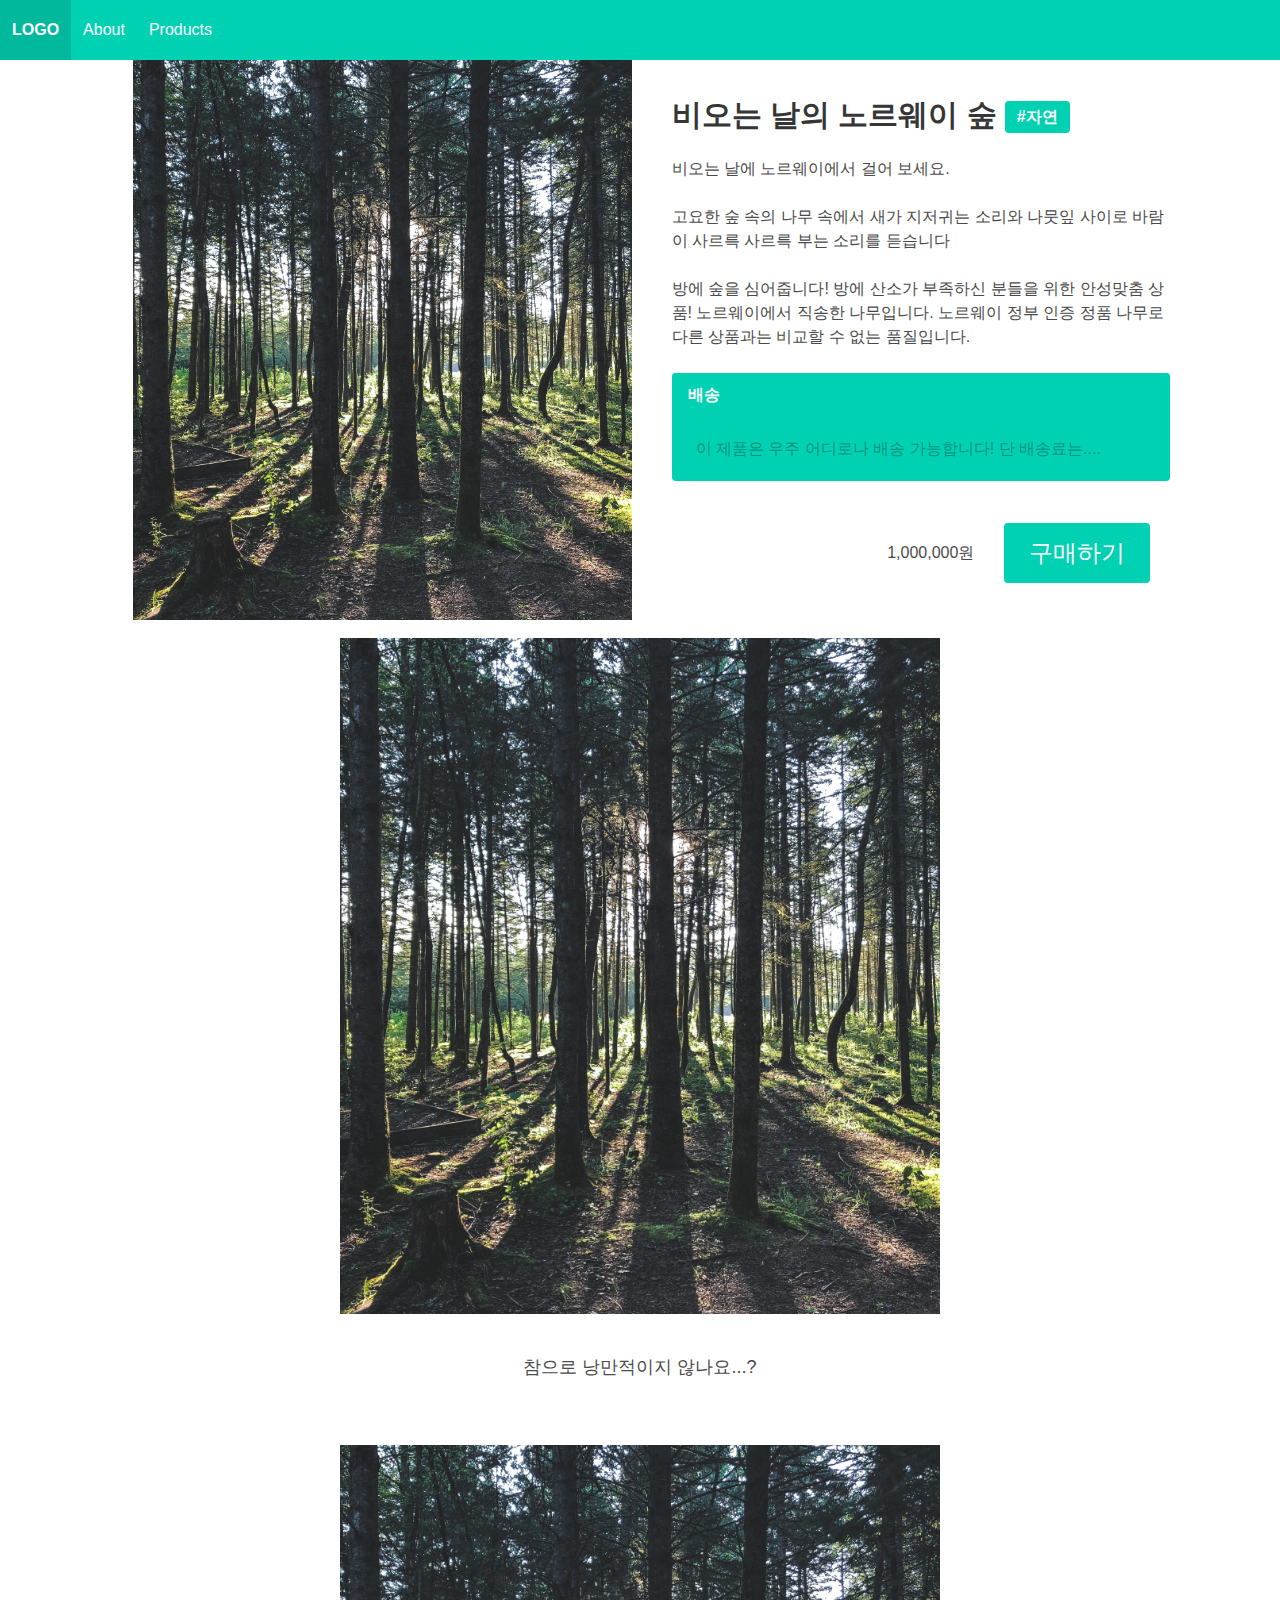
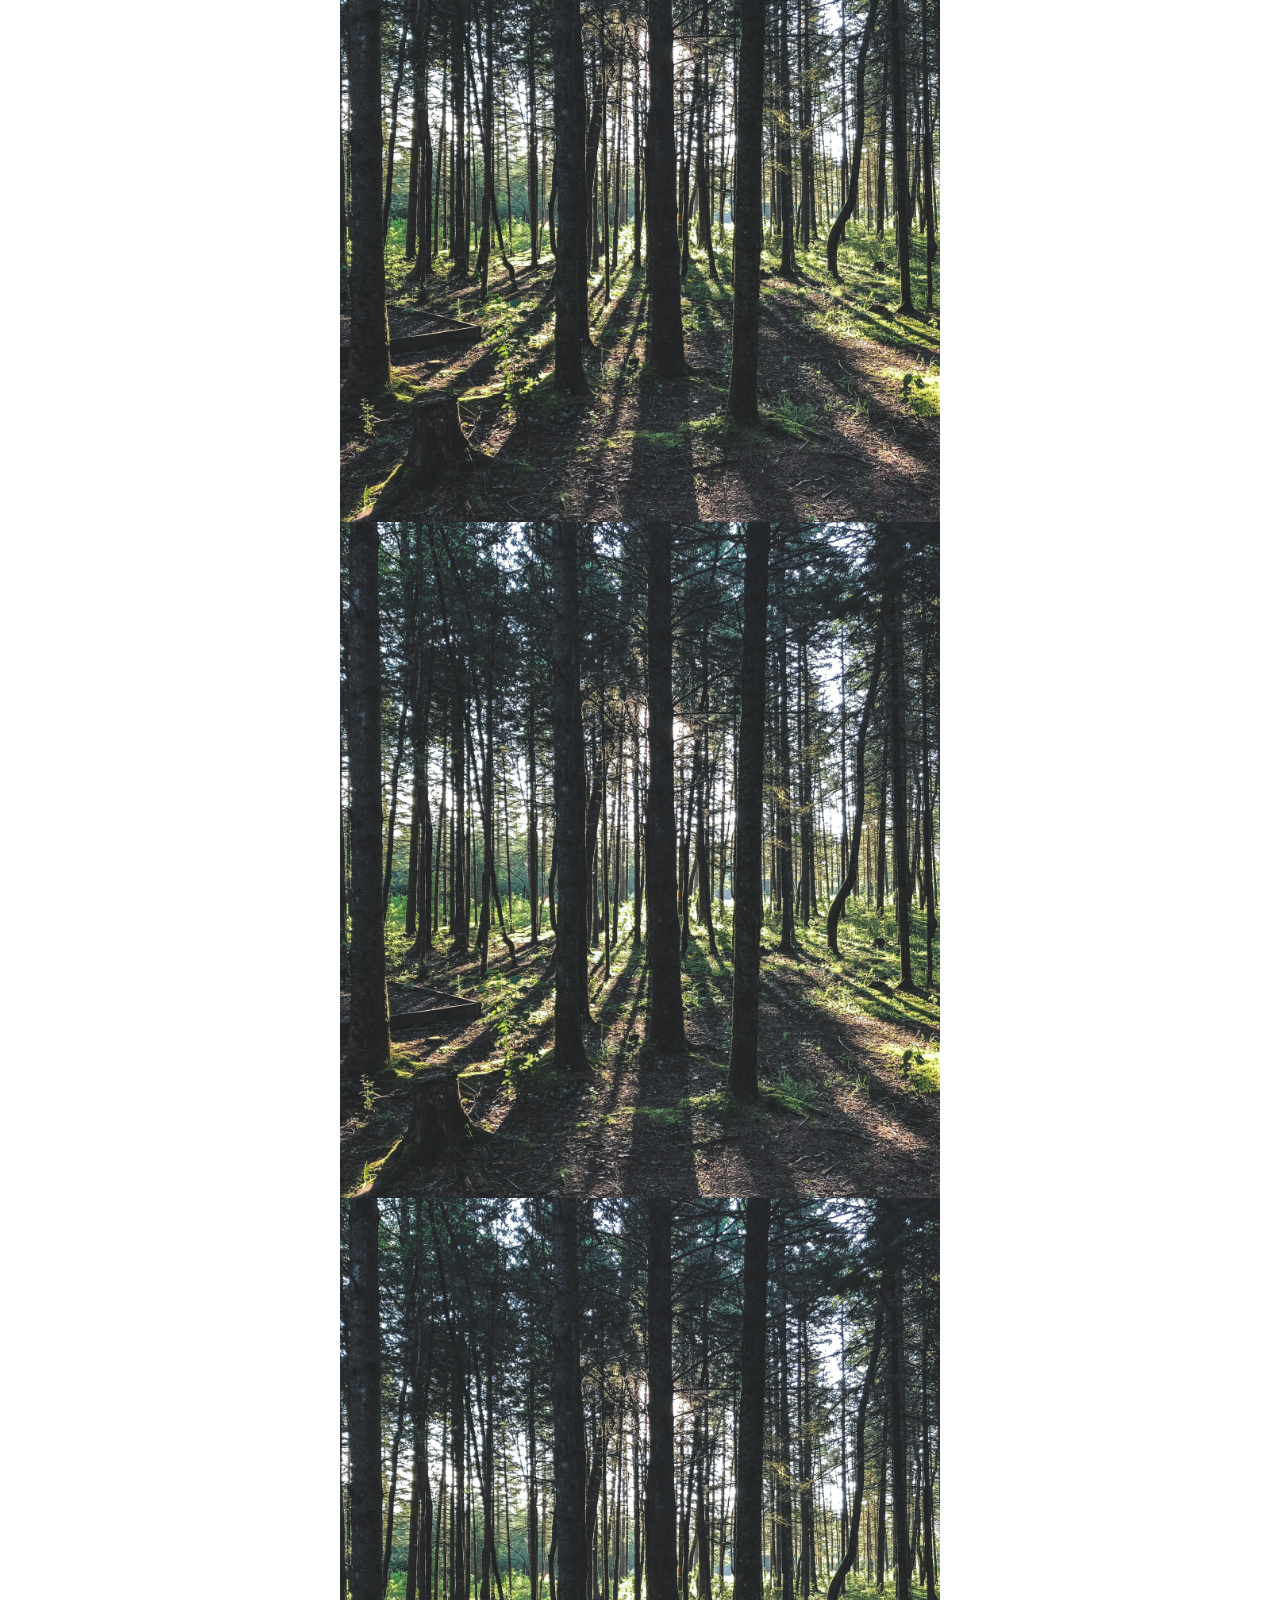
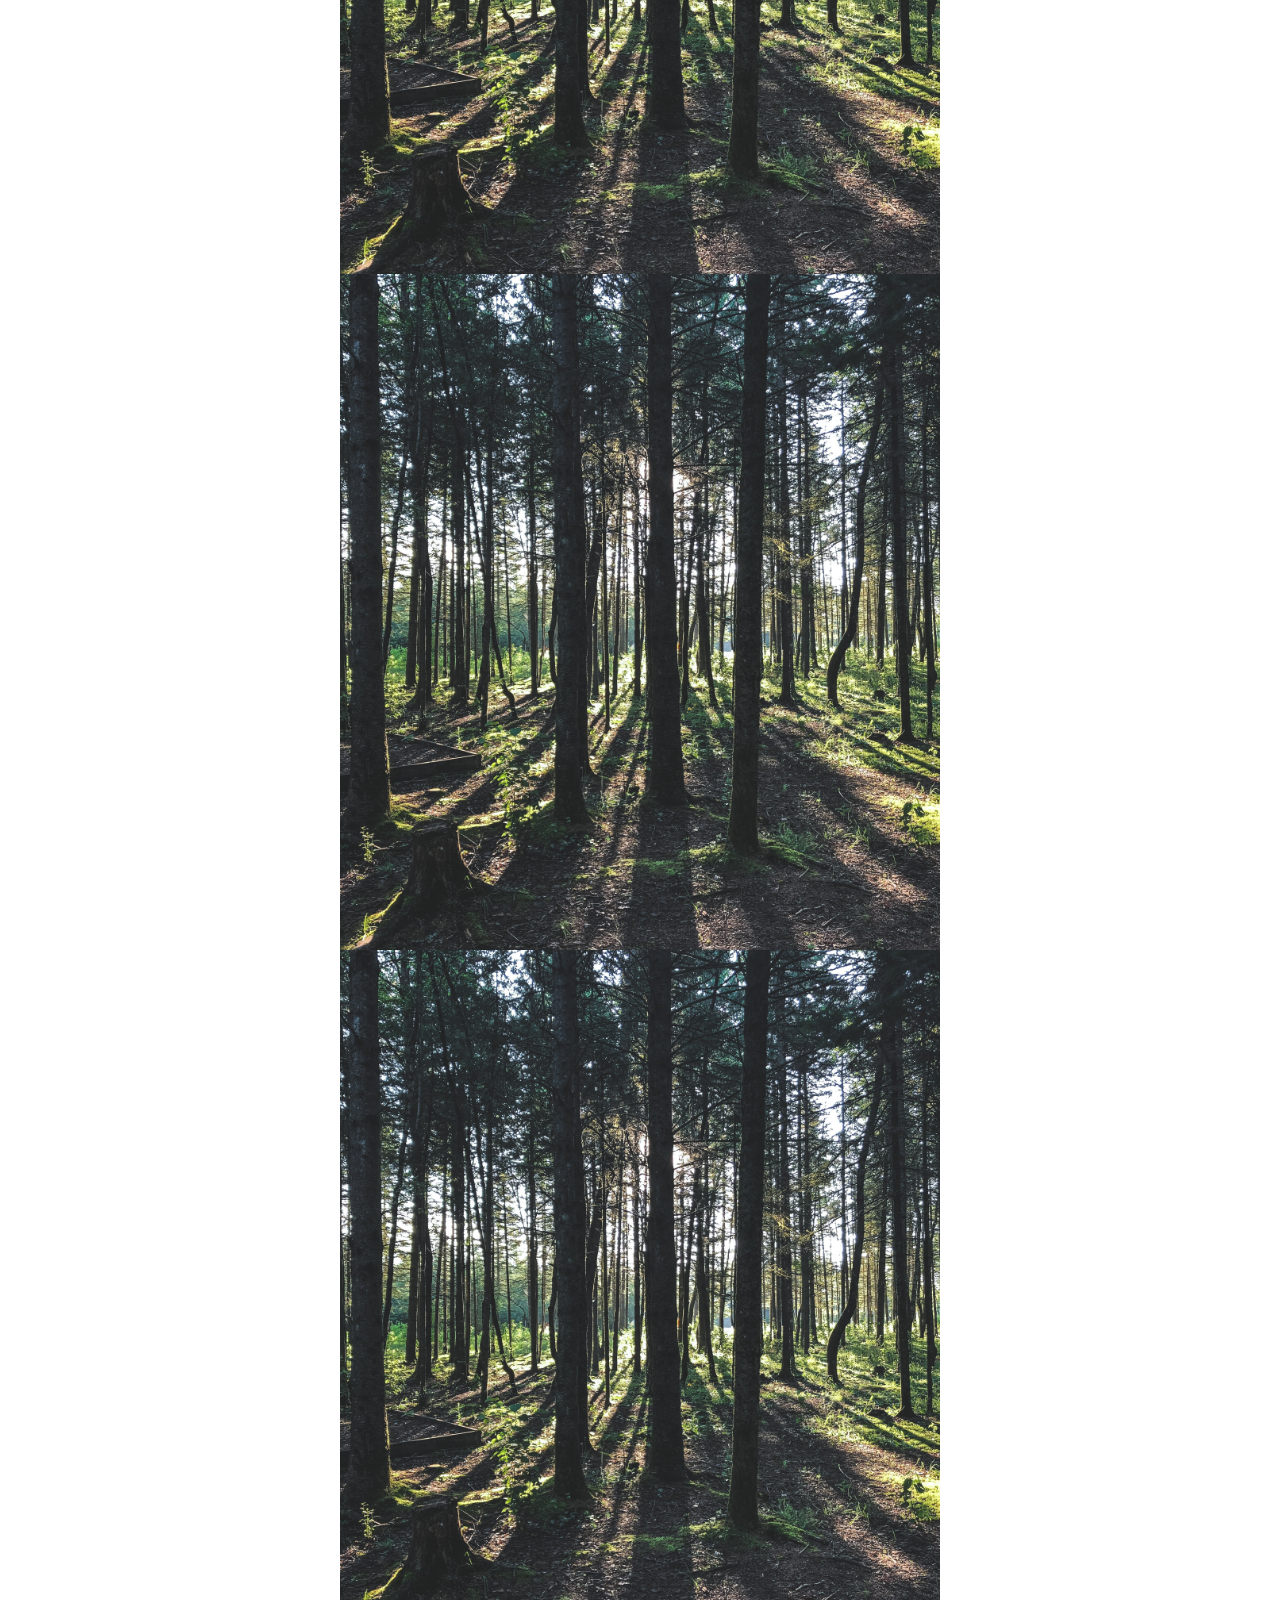
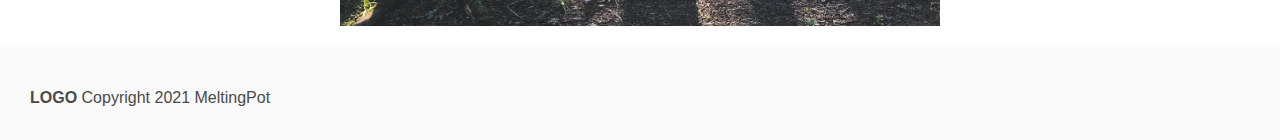
==== forest/index.html @ 6b88e208 "change directory structure - added forest dir" ====
<!DOCTYPE html>
<html>

<head>
    <meta charset="utf-8">
    <meta name="viewport" content="width=device-width, initial-scale=1">
    <title>여행 힐링 꾸러미</title>
    <link rel="stylesheet" href="/bulma.min.css">
    <link rel="stylesheet" href="/style.css">
    <link rel="stylesheet" href="product.css">
    <script async src="https://www.googletagmanager.com/gtag/js?id=G-0M8D3Q5X6X"></script>
    <script>
        window.dataLayer = window.dataLayer || [];
        function gtag() { dataLayer.push(arguments); }
        gtag('js', new Date());

        gtag('config', 'G-0M8D3Q5X6X');
    </script>
</head>

<body>
    <nav class="navbar is-primary" role="navigation" aria-label="main navigation">
        <div class="navbar-brand">
            <a class="navbar-item" href="">
                <p style="font-weight: bold">LOGO</p>
            </a>
            <a class="navbar-item">
                About
            </a>
            <a class="navbar-item">
                Products
            </a>
        </div>
    </nav>
    <div class="container">
        <div class="columns hl-main-outer">
            <div class="hl-main-image column">
                <img class="image" src="forest.jpg">
            </div>
            <div class="hl-main-content column">
                <h2 class="hl-main-title block title">
                    비오는 날의 노르웨이 숲
                    <span class="tag is-primary is-medium">#자연</span>
                </h2>
                <p class="block">
                    비오는 날에 노르웨이에서 걸어 보세요.
                </p>
                <p class="block">
                    고요한 숲 속의 나무 속에서 새가 지저귀는 소리와 나뭇잎 사이로
                    바람이 사르륵 사르륵 부는 소리를 듣습니다
                </p>
                <p class="block">
                    방에 숲을 심어줍니다! 방에 산소가 부족하신 분들을 위한 안성맞춤 상품!
                    노르웨이에서 직송한 나무입니다. 노르웨이 정부 인증 정품 나무로 다른
                    상품과는 비교할 수 없는 품질입니다.
                </p>
                <article class="message is-primary">
                    <div class="message-header">
                        <p>배송</p>
                    </div>
                    <div class="message-body">
                        이 제품은 우주 어디로나 배송 가능합니다! 단 배송료는....
                    </div>
                </article>
                <div class="hl-main-spacing"></div>
                <div class="hl-main-buttonbox">
                    <div class="hl-main-pricing">
                        1,000,000원
                    </div>
                    <a href="../survey">
                        <button class="button is-large is-primary">
                            구매하기
                        </button>
                    </a>
                </div>
                <div class="hl-main-spacing"></div>
            </div>
        </div>
    </div>
    <div class="hl-image-container">
        <div class="hl-image">
            <img class="image" src="forest.jpg">
            <p class="hl-text-desc block has-text-centered">
                참으로 낭만적이지 않나요...?
            </p>
            <img class="image" src="forest.jpg">
            <img class="image" src="forest.jpg">
            <img class="image" src="forest.jpg">
            <img class="image" src="forest.jpg">
            <img class="image" src="forest.jpg">
        </div>
    </div>
    <footer class="footer">
        <p>
            <span style="font-weight: bold">LOGO</span>
            Copyright 2021 MeltingPot
        </p>
    </footer>


</body>

</html>
---- style.css ----
.is-primary {
  /* Can change everything's color except the message */
  background-color: #00d1b2 !important;
}

.navbar {
  display: flex;
  height: 60px;
  width: 100%;
}

footer {
  margin-top: 20px;
  padding: 40px 30px 30px 30px !important;
}
---- forest/product.css ----
.hl-main-image {
  padding: 0;
}

.hl-main-content {
  display: flex;
  flex-direction: column;
  font-size: 16px;
}

.hl-main-title {
  font-size: 30px;
}

.hl-main-spacing {
  display: flex;
  flex-grow: 1;
}

.hl-main-buttonbox {
  display: flex;
  flex-direction: row;
  justify-content: end;
}

.hl-main-pricing {
  display: flex;
  flex-wrap: wrap;
  align-items: center;
}

.hl-text-desc {
  font-size: 18px;
}

.hl-image-container {
  display: flex;
  flex-direction: column;
  align-items: center;
  width: 100%;
}

.hl-image {
  max-width: 600px !important;
}

/* Mobile */
@media (max-width: 768px) {
  .hl-main-outer {
    padding: 0;
  }

  .hl-main-content {
    padding: 40px 40px 40px 40px;
  }

  .hl-main-image {
    padding: 0;
  }
  .hl-main-pricing {
    margin-right: 30px;
  }

  .hl-text-desc {
    padding: 30px;
  }
}

/* Tablets and Desktop */
@media (min-width: 769px) {
  .hl-main-outer {
    padding: 10px 5% 30px 7%;
  }
  .hl-main-content {
    padding: 40px 0 0 40px;
  }
  .hl-main-image {
  }
  .hl-main-buttonbox {
    margin: 0 20px 20px 0;
  }
  .hl-main-pricing {
    margin-right: 30px;
  }

  .hl-text-desc {
    padding: 40px;
  }
}
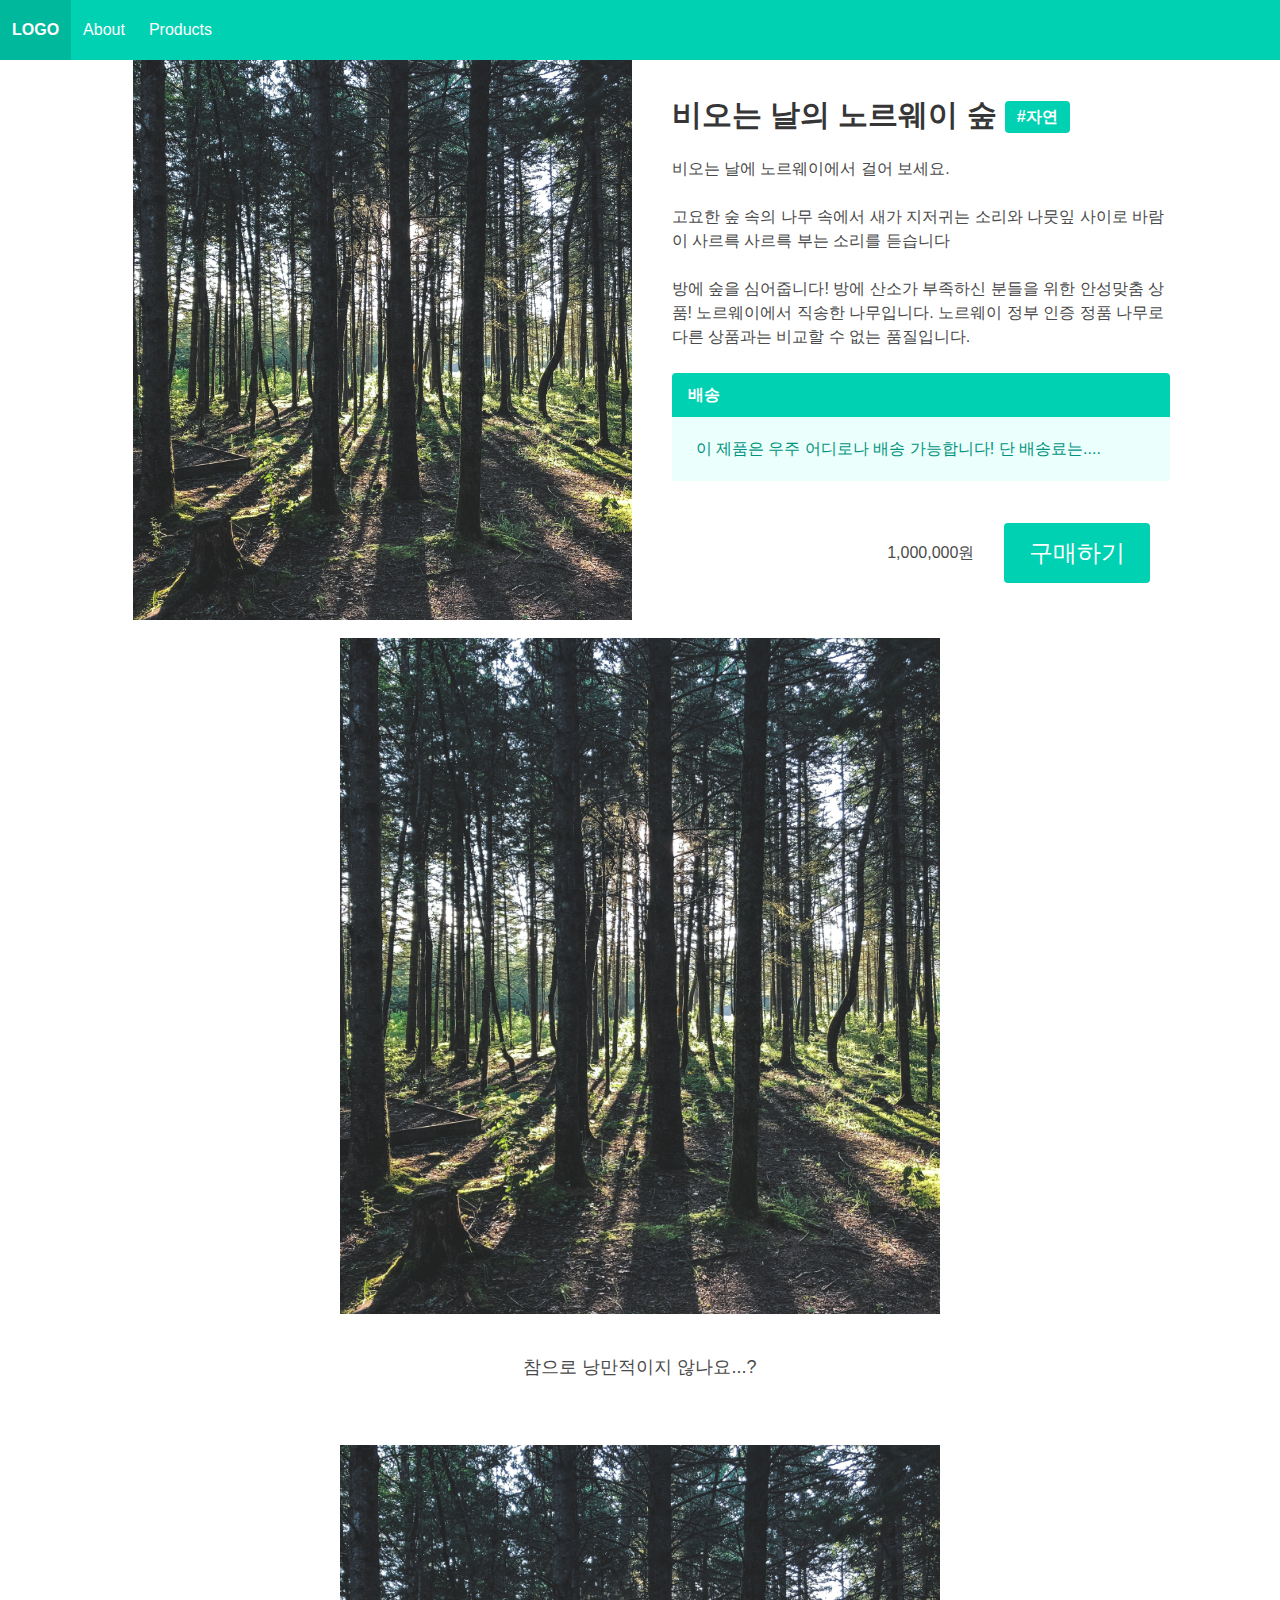
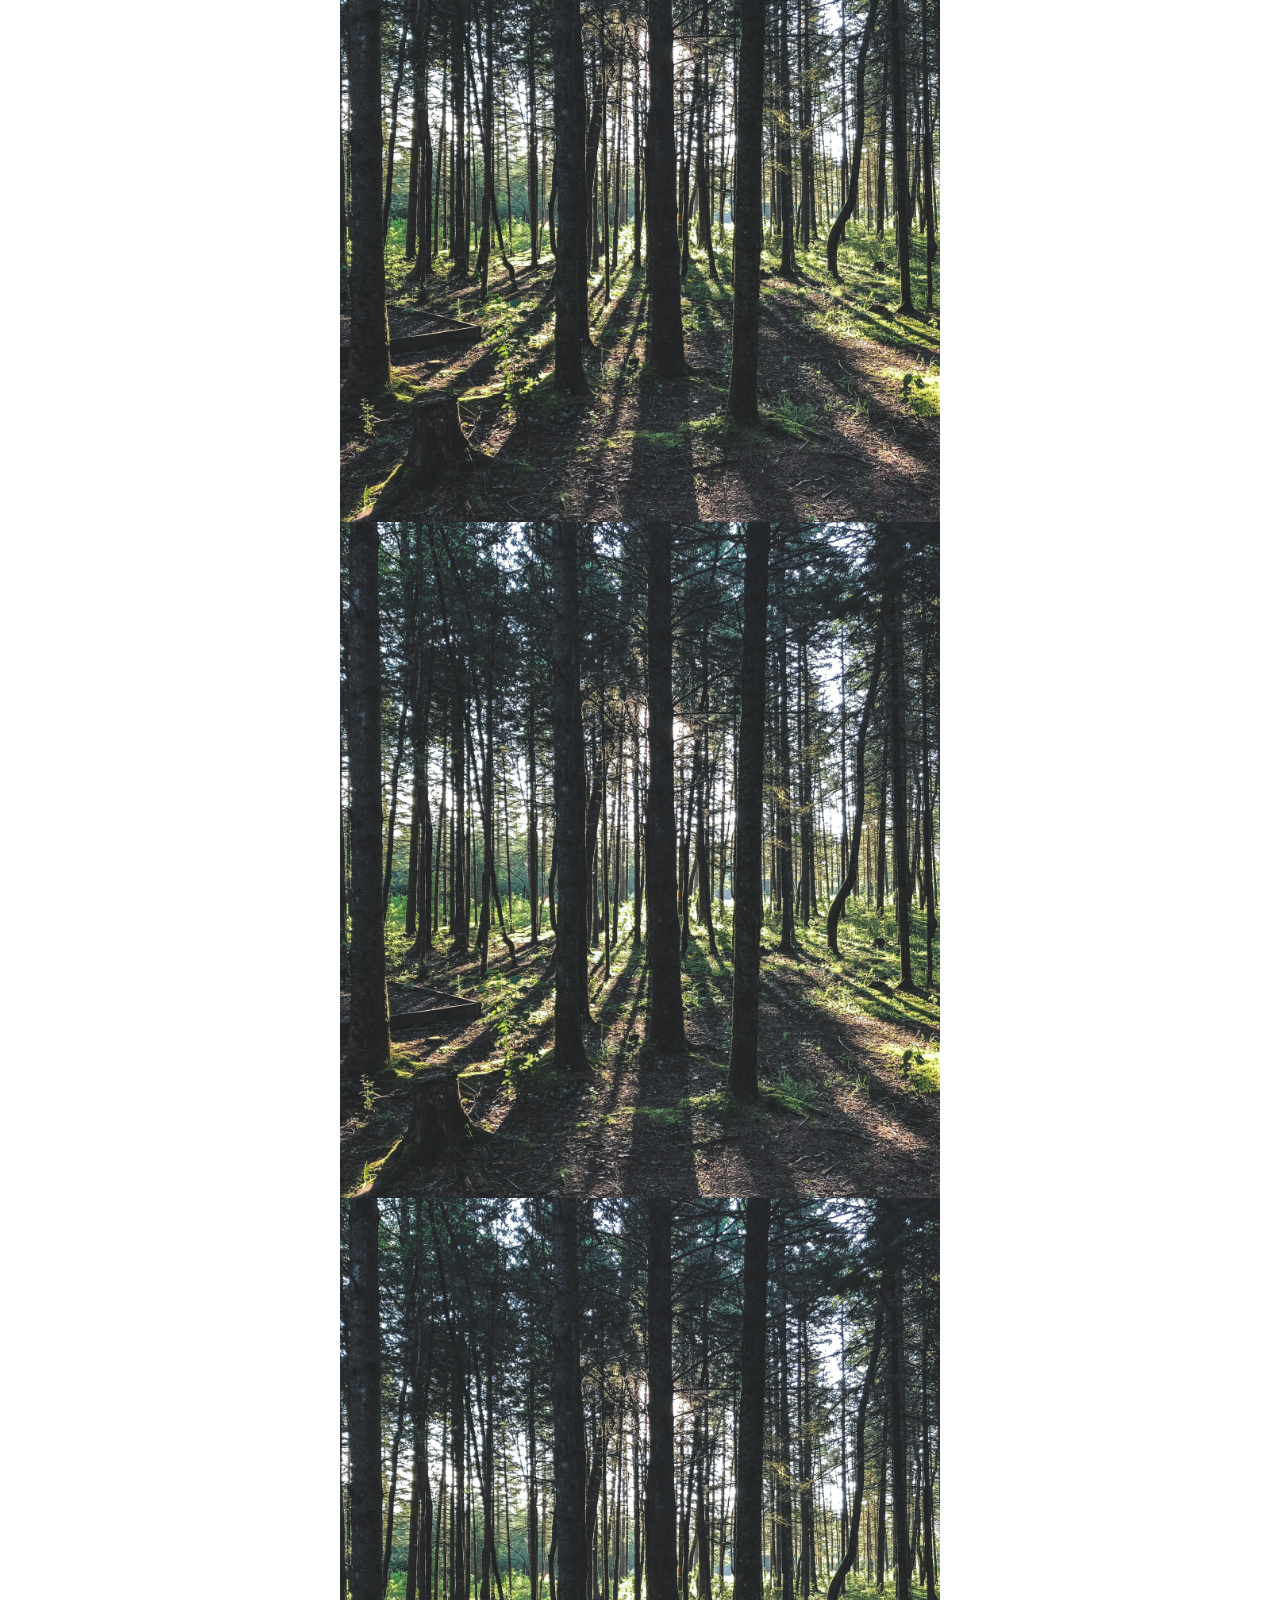
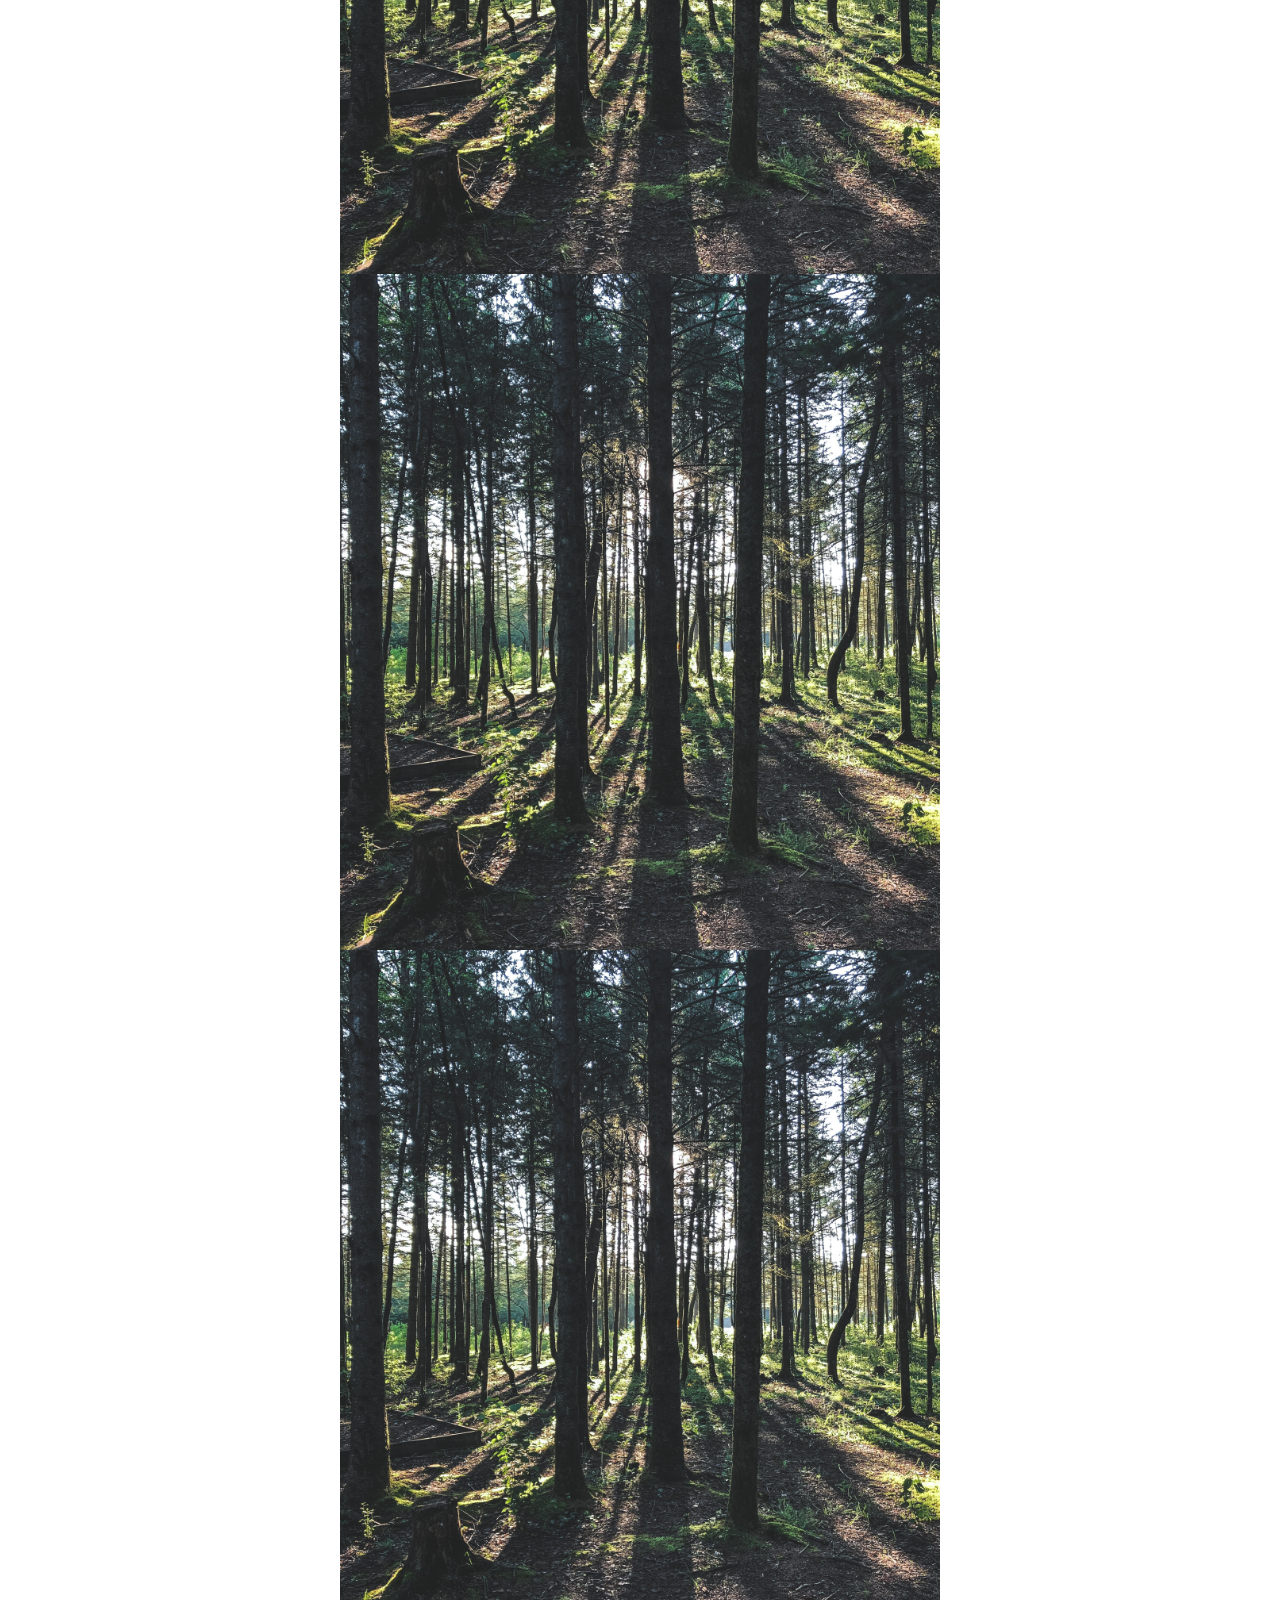
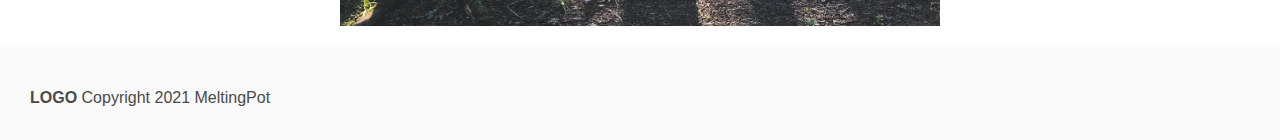
==== commit 34f71aa1: "clicking logo on nav bar leads to first page" ====
--- a/forest/index.html
+++ b/forest/index.html
@@ -21,7 +21,7 @@
 <body>
     <nav class="navbar is-primary" role="navigation" aria-label="main navigation">
         <div class="navbar-brand">
-            <a class="navbar-item" href="">
+            <a class="navbar-item" href="/">
                 <p style="font-weight: bold">LOGO</p>
             </a>
             <a class="navbar-item">
--- a/style.css
+++ b/style.css
@@ -1,4 +1,4 @@
-.is-primary {
+.is-primary:not(.message) {
   /* Can change everything's color except the message */
   background-color: #00d1b2 !important;
 }
